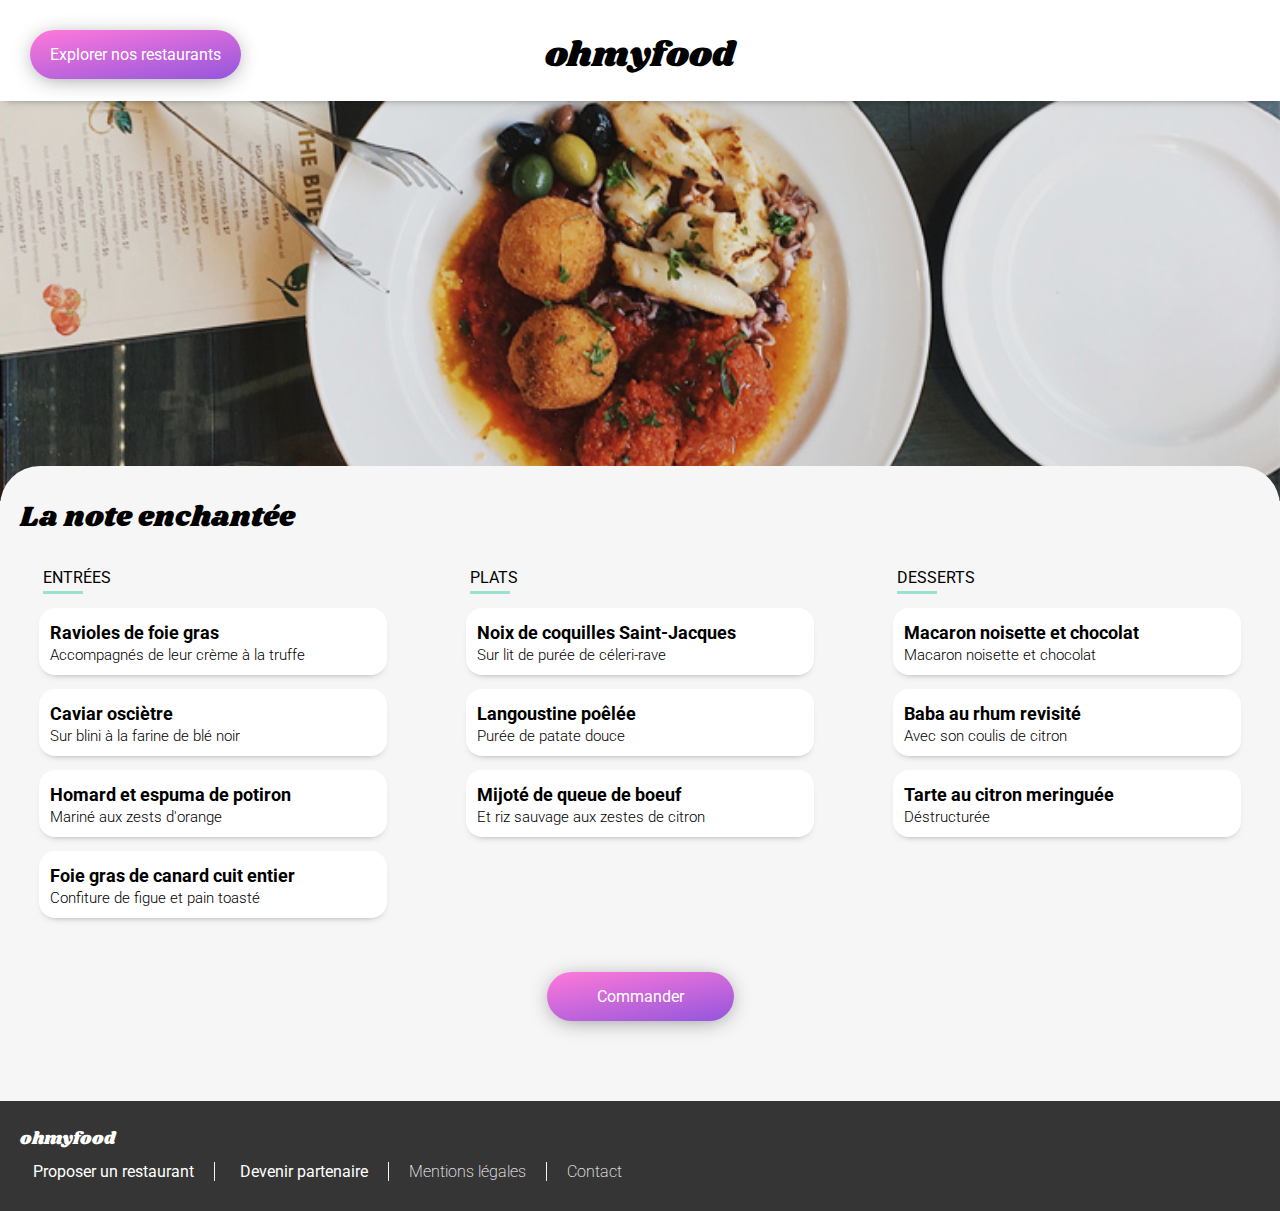
==== La note enchantée.html @ 8004ff7f "responsiveness" ====
<!DOCTYPE html>
<!-- setup html basis -->
<html lang="fr">

<head>
    <meta charset="utf-8" />

    <meta name="viewport" content="width=device-width, initial-scale=1">
    <!-- Place this data between the <head> tags of your website -->
    <meta name="description" content="" />

    <!-- setup social-medias content -->

    <!-- Twitter Card data -->
    <meta name="twitter:site" content="" />
    <meta name="twitter:title" content="" />
    <meta name="twitter:description" content="" />
    <meta name="twitter:image" content="" />
    <!-- Open Graph data -->
    <meta property="og:title" content="" />
    <meta property="og:type" content="" />
    <meta property="og:url" content="" />
    <meta property="og:image" content="" />
    <meta property="og:description" content="" />

    <!-- setup css stylesheet url -->

    <link rel="stylesheet" href="public/css/main.css" />

    <!-- setup fontawesome api -->

    <link rel="stylesheet" href="https://pro.fontawesome.com/releases/v5.10.0/css/all.css"
        integrity="sha384-AYmEC3Yw5cVb3ZcuHtOA93w35dYTsvhLPVnYs9eStHfGJvOvKxVfELGroGkvsg+p" crossorigin="anonymous" />

    <title>Ohmyfood</title>
</head>
<header><a href="index.html"><i class="fa fa-arrow-left fa-sm "></i>
    <button>
        Explorer nos restaurants
     </button>
</a>
    ohmyfood
</header>
<div class="large-screen-menu-main">

<div class="header-img">
<img src="public/img/stil-u2Lp8tXIcjw-unsplash.jpg" alt="La note enchantée" />
<button class="menu-button button-tablet">
    Commander
</button>
</div>
<section class="menu">
    <h1>La note enchantée</h1>
    <div class="heart-menu"><i class="far fa-heart heartfirst"><i class="far fa-heart heartsecond "></i></i></div>
    <article>

        <ul>
        <h2>entrées</h2>

            <li>
                <div>
                    <h3>Ravioles de foie gras </h3>
                    <p>
                        Accompagnés de leur crème à la truffe
                    </p>
                </div>
                <div class="price-check">
                    <p>
                        25€
                    </p>
                    <i class="fa fa-check-circle"></i>
                </div>
            </li>
            <li>
                <div>
                    <h3>
                        Caviar osciètre </h3>
                    <p>
                        Sur blini à la farine de blé noir
                    </p>
                </div>
                <div class="price-check">
                    <p>
                        35€
                    </p>
                    <i class="fa fa-check-circle"></i>
                </div>
            </li>
            <li>
                <div>
                    <h3>Homard et espuma de potiron</h3>
                    <p>
                        Mariné aux zests d'orange
                    </p>
                </div>
                <div class="price-check">
                    <p>
                        20€
                    </p>
                    <i class="fa fa-check-circle"></i>
                </div>
            </li>
            <li>
                <div>
                    <h3>Foie gras de canard cuit entier</h3>
                    <p>
                        Confiture de figue et pain toasté
                    </p>
                </div>
                <div class="price-check">
                    <p>
                        35€
                    </p>
                    <i class="fa fa-check-circle"></i>
                </div>
            </li>
        </ul>
        <ul>
            <h2>Plats</h2>

            <li>
                <div>
                    <h3>Noix de coquilles Saint-Jacques</h3>
                    <p>
                        Sur lit de purée de céleri-rave
                    </p>
                </div>
                <div class="price-check">
                    <p>
                        40€
                    </p>
                    <i class="fa fa-check-circle"></i>
                </div>
            </li>
            <li>
                <div>
                    <h3>Langoustine poêlée</h3>
                    <p>Purée de patate douce</p>
                </div>
                <div class="price-check">
                    <p>
                        35€
                    </p>
                    <i class="fa fa-check-circle"></i>
                </div>
            </li>
            <li>
                <div>
                    <h3>Mijoté de queue de boeuf </h3>
                    <p>
                        Et riz sauvage aux zestes de citron
                    </p>
                </div>
                <div class="price-check">
                    <p>
                        44€
                    </p>
                    <i class="fa fa-check-circle"></i>
                </div>
            </li>
        </ul>
        <ul>
            <h2>Desserts</h2>

            <li>
                <div>
                    <h3>
                        Macaron noisette et chocolat</h3>
                    <p>
                        Macaron noisette et chocolat
                </div>
                <div class="price-check">
                    <p>
                        18€
                    </p>
                    <i class="fa fa-check-circle"></i>
                </div>
            </li>
            <li>
                <div>
                    <h3>Baba au rhum revisité </h3>
                    <p>
                        Avec son coulis de citron
                    </p>
                </div>
                <div class="price-check">
                    <p>
                        22€
                    </p>
                    <i class="fa fa-check-circle"></i>
                </div>
            </li>
            <li>
                <div>
                    <h3>
                        Tarte au citron meringuée </h3>
                    <p>
                        Déstructurée
                    </p>
                </div>
                <div class="price-check">
                    <p>
                        23€
                    </p>
                    <i class="fa fa-check-circle"></i>
                </div>
            </li>
        </ul>
    </article>
    <button class="menu-button">
        Commander
    </button>
</section>
</div>
<footer>
    <h4>
        ohmyfood
    </h4>
    <ul>
        <li>
            <i class="fa fa-utensils"></i>Proposer un restaurant
        </li>
        <li>
            <i class="fa fa-hands-helping"></i>Devenir partenaire
        </li>
        <li>
            Mentions légales
        </li>
        <li>
            <a href="mailto:administer@mail.mail"> Contact</a>
        </li>
    </ul>
</footer>
---- public/css/main.css ----
/* font */
/* font-size and weight*/
/* shadows*/
/* Media queries */
/* Media queries */
/* font properties*/
/* gradient properties*/
/***********************Home Page***********************/
/* .operation*/
/*restaurant-style*/
/*****************************Menu-Pages******************/
/*Menu style*/
@import url("https://fonts.googleapis.com/css2?family=Roboto:wght@100;300;400;500;700;900&family=Shrikhand&display=swap");
* {
  margin: 0;
  padding: 0;
}

h1, h2, h3, h5, h6, p, span, a, li, button, ::placeholder {
  font-family: "Roboto", sans-serif;
  color: black;
}

h3 {
  font-size: 1.15rem;
}

h4 {
  font-size: 1.1rem;
}

p {
  font-size: 1.1rem;
  font-weight: 300;
}

.loader {
  display: block;
  width: 100%;
  height: 100%;
  position: fixed;
  background-color: white;
  top: 0;
  left: 0;
  bottom: 0;
  right: 0;
  z-index: 10;
  pointer-events: none;
  animation: loader 3s forwards;
}

.spinner {
  position: absolute;
  top: 50%;
  left: 50%;
  transform: translate(-50%, -50%);
}

.spinner span {
  font-size: 2rem;
  display: inline-block;
  position: relative;
  top: 0;
  animation: bounce 0.3s alternate;
  animation-iteration-count: 4;
  -webkit-animation-iteration-count: 4;
  font-family: 'Shrikhand';
  background: linear-gradient(to top, #9356dc 0%, #ff79da 100%);
  -webkit-background-clip: text;
  -webkit-text-fill-color: transparent;
  padding-left: 2px;
  padding-right: 5px;
  text-align: center;
  margin-right: -11px;
}

.spinner span:nth-child(1) {
  animation-delay: 0s;
}

.spinner span:nth-child(2) {
  animation-delay: 0.1s;
}

.spinner span:nth-child(3) {
  animation-delay: 0.2s;
}

.spinner span:nth-child(4) {
  animation-delay: 0.3s;
}

.spinner span:nth-child(5) {
  animation-delay: 0.4s;
}

.spinner span:nth-child(6) {
  animation-delay: 0.5s;
}

.spinner span:nth-child(7) {
  animation-delay: 0.6s;
}

.spinner span:nth-child(8) {
  animation-delay: 0.7s;
}

@keyframes bounce {
  from {
    top: 0;
  }
  to {
    top: -22px;
  }
}

@keyframes loader {
  from {
    opacity: 1;
  }
  80% {
    opacity: 1;
  }
  to {
    opacity: 0;
  }
}

article li:nth-child(2) {
  animation: splash 1100ms normal backwards ease-in-out;
  animation-delay: 500ms;
}

article li:nth-child(3) {
  animation: splash 1100ms normal backwards ease-in-out;
  animation-delay: 700ms;
}

article li:nth-child(4) {
  animation: splash 1100ms normal backwards ease-in-out;
  animation-delay: 900ms;
}

article li:nth-child(5) {
  animation: splash 1300ms normal backwards ease-in-out;
  animation-delay: 1100ms;
}

@keyframes splash {
  from {
    transform: translateY(15px);
    opacity: 0;
  }
  50% {
    opacity: 0;
  }
  50% {
    opacity: 1;
  }
  to {
    transform: translateY(0px);
  }
}

.heartsecond {
  font-size: 1.35rem;
  transform: scaleY(1.02);
  position: absolute;
  right: 0;
  top: 0;
  bottom: 0;
  left: 0;
  font-weight: 900 !important;
  background: #9356dc;
  background: -webkit-linear-gradient(350deg, #9356dc 0%, #ff79da 100%);
  filter: progid:DXImageTransform.Microsoft.gradient(startColorstr="#9356dc",endColorstr="#ff79da",GradientType=1);
  -webkit-background-clip: text;
  background-clip: text;
  -webkit-text-fill-color: transparent;
  z-index: -1;
  opacity: 0;
  transition: 600ms;
}

.heartfirst {
  font-size: 1.35rem;
  transform: scaleY(1.02);
  position: relative;
  z-index: 1;
  font-weight: 100 !important;
  transition: 400ms;
  cursor: pointer;
  color: #353535;
}

.heartfirst:hover {
  color: #f6f6f6;
}

.heartfirst:hover .heartsecond {
  opacity: 1;
  z-index: 2;
}

button {
  order: 2;
  align-self: center;
  width: fit-content;
  color: #ffff;
  border: none;
  font-size: 1rem;
  margin: 15px 0 38px 0;
  padding: 15px 20px;
  border-radius: 30px;
  cursor: pointer;
  box-shadow: 0px 3px 22px -5px #00000078;
  background: linear-gradient(350deg, #9356dc 0%, #ff79da 100%);
  position: relative;
  z-index: 1;
}

@media screen and (min-width: 961px) {
  button {
    display: none;
  }
}

button::after {
  content: '';
  position: absolute;
  z-index: -1;
  background: linear-gradient(350deg, #9356dc 0%, #ff79da 80%);
  top: 0;
  right: 0;
  bottom: 0;
  left: 0;
  opacity: 0;
  transition: 400ms;
  border-radius: 30px;
}

button:hover::after {
  opacity: 1;
  box-shadow: 0px 7px 15px 0px #0000003b;
}

.menu-button {
  width: 187px;
  display: block;
  margin-left: auto;
  margin-right: auto;
  margin-top: 40px;
  margin-bottom: 50px;
}

@media screen and (min-width: 760px) and (max-width: 960px) {
  .menu-button {
    display: none;
  }
}

.menu-button.button-tablet {
  display: none;
}

@media screen and (min-width: 760px) and (max-width: 960px) {
  .menu-button.button-tablet {
    display: block;
  }
}

html {
  scroll-behavior: smooth;
}

@media screen and (min-width: 961px) {
  .large-screen-main {
    display: flex;
    flex-flow: row;
    min-height: 80vh;
  }
}

@media screen and (min-width: 961px) {
  .largescreen-presentation {
    display: flex;
    flex-flow: column;
    justify-content: flex-start;
    width: 50%;
    position: relative;
  }
}

.presentation {
  display: flex;
  flex-flow: column;
  justify-content: center;
  background-color: #f6f6f6;
  padding: 0 20px 20px 20px;
  margin-bottom: 15px;
  text-align: center;
}

@media screen and (min-width: 961px) {
  .presentation {
    max-width: 500px;
    background-color: transparent;
    margin-bottom: 0;
  }
}

.presentation h2 {
  font-size: 1.45rem;
  font-weight: 900;
  margin: 37px 15px 12px 10px;
  padding: 0px 20px 0 10px;
  order: 0;
}

@media screen and (min-width: 961px) {
  .presentation h2 {
    width: 350px;
  }
}

.presentation h1 {
  font-size: 1.15rem;
  font-weight: 300;
  margin: 0 0 14px 0;
  line-height: 21px;
  order: 1;
}

@media screen and (min-width: 961px) {
  .presentation h1 {
    margin-bottom: 10px;
    margin-top: 10px;
    width: 400px;
  }
}

.operation {
  margin-bottom: 50px;
}

@media screen and (min-width: 961px) {
  .operation {
    width: 35%;
    margin-left: 50px;
    order: 3;
  }
}

.operation h2 {
  font-size: 1.45rem;
  font-weight: 700;
  margin: 46px 15px 10px 10px;
  padding: 0px 20px 0 10px;
}

@media screen and (min-width: 961px) {
  .operation h2 {
    margin-left: 75px;
  }
}

@media screen and (min-width: 760px) and (max-width: 960px) {
  .operation h2 {
    margin-bottom: 30px;
  }
}

.operation ul {
  margin-top: 15px;
}

.operation i {
  color: grey;
  padding: 0 20px 0 10px;
}

@media screen and (min-width: 760px) and (max-width: 960px) {
  .operation i {
    padding: 0 0 10px 0;
    display: block;
    font-size: 1.8rem !important;
  }
}

.operation i.fa-mobile-alt {
  font-size: 1.2rem;
}

.operation i.fa-list {
  font-size: 1.1rem;
  vertical-align: -0.1rem;
}

.operation ul {
  display: flex;
  flex-flow: row wrap;
  justify-content: space-evenly;
}

@media screen and (min-width: 961px) {
  .operation ul {
    justify-content: flex-start;
    flex-flow: column;
  }
}

.operation li {
  position: relative;
  background-color: #f6f6f6;
  margin: 10px 20px 18px 30px;
  padding: 27px 25px 25px 25px;
  border-radius: 20px;
  box-shadow: 0 4px 9px -7px rgba(0, 0, 0, 0.7);
  counter-increment: number;
  list-style-type: none;
  transition-duration: 400ms;
  width: 280px;
  transition-duration: 400ms;
}

@media screen and (min-width: 961px) {
  .operation li {
    width: 240px;
  }
}

@media screen and (min-width: 760px) and (max-width: 960px) {
  .operation li {
    width: 110px;
    padding: 25px 50px;
    margin: 10px 0;
    text-align: center;
  }
}

.operation li h3 {
  font-size: 1rem;
}

.operation li::before {
  content: counter(number) " ";
  position: absolute;
  left: -12px;
  bottom: 21px;
  background-color: #9356DC;
  border-radius: 20px;
  height: 24px;
  width: 24px;
  color: #ffff;
  font-size: 0.8rem;
  text-align: center;
  line-height: 1.6rem;
}

@media screen and (min-width: 760px) and (max-width: 960px) {
  .operation li::before {
    left: 50%;
    transform: translateX(-50%);
    top: -12px;
  }
}

.operation li:hover {
  cursor: pointer;
  background-color: #f2eafb;
  box-shadow: 0px 7px 15px 0px #0000003b;
}

.operation li:hover i {
  color: #9356DC;
}

.restaurants {
  background-color: #f6f6f6;
  padding-bottom: 55px;
  padding-top: 10px;
}

@media screen and (min-width: 961px) {
  .restaurants {
    border-radius: 0 0 0 20px;
    padding-bottom: 0px;
  }
}

.restaurants h2 {
  font-size: 1.45rem;
  font-weight: 700;
  margin: 46px 15px 10px 10px;
  padding: 0px 20px 0 10px;
}

@media screen and (min-width: 961px) {
  .restaurants h2 {
    margin-left: 75px;
  }
}

@media screen and (min-width: 760px) and (max-width: 960px) {
  .restaurants h2 {
    margin-bottom: 30px;
  }
}

@media screen and (min-width: 961px) {
  .restaurants h2 {
    margin-top: 30px;
  }
}

.restaurant-grid::-webkit-scrollbar {
  display: none;
}

/* Hide scrollbar for IE, Edge and Firefox */
.restaurant-grid {
  -ms-overflow-style: none;
  /* IE and Edge */
  scrollbar-width: none;
  /* Firefox */
}

.restaurant-grid {
  display: flex;
  flex-flow: row wrap;
  justify-content: space-evenly;
}

@media screen and (min-width: 961px) {
  .restaurant-grid {
    overflow-y: scroll;
    max-height: 560px;
    padding-bottom: 35px;
  }
}

.restaurant-grid article {
  margin: 10px 20px;
  border-radius: 15px;
  overflow: hidden;
  position: relative;
  box-shadow: 0 4px 9px -7px rgba(0, 0, 0, 0.7);
  transition-duration: 400ms;
  width: 337px;
}

.restaurant-grid article:hover {
  box-shadow: 0px 7px 15px 0px #0000003b;
}

.restaurant-grid article a {
  text-decoration: none;
  display: block;
}

.restaurant-grid__image {
  height: 170px;
}

.restaurant-grid__image img {
  width: 100%;
  transform: translateY(-30px);
}

.restaurant-grid__infos {
  background-color: #ffff;
  width: calc(100% - 30px);
  position: relative;
  padding: 15px 20px 15px 10px;
}

.restaurant-grid__infos p {
  padding-top: 2px;
}

.restaurant-grid__infos .heart {
  position: absolute;
  top: 20px;
  right: 30px;
}

.new::after {
  display: block;
  content: 'Nouveau';
  color: #278870;
  position: absolute;
  top: 14px;
  right: 12px;
  border-radius: 2px;
  background-color: #99E2D0;
  padding: 7px 12px;
  font-family: Roboto;
  font-weight: 500;
  font-size: 0.85em;
  box-shadow: 0 4px 9px -7px rgba(0, 0, 0, 0.7);
}

header a {
  text-decoration: none;
}

header i:before {
  position: absolute;
  left: 23px;
  top: 26px;
  font-size: 1.2rem;
}

@media screen and (min-width: 961px) {
  header i:before {
    display: none;
  }
}

header button {
  display: none;
}

@media screen and (min-width: 961px) {
  header button {
    display: block;
    position: absolute;
    margin: 0;
    left: 30px;
    top: 30px;
  }
}

.header-img {
  width: 100%;
  max-height: 400px;
  display: flex;
  align-items: center;
  overflow: hidden;
}

@media screen and (min-width: 760px) and (max-width: 960px) {
  .header-img {
    position: sticky;
    top: 20px;
    width: 50%;
    margin: 20px;
    max-height: 300px;
    border-radius: 20px;
    overflow: visible;
    display: block;
  }
}

.header-img img {
  width: 100%;
  filter: brightness(90%);
}

@media screen and (min-width: 760px) and (max-width: 960px) {
  .header-img img {
    border-radius: 20px;
  }
}

@media screen and (min-width: 760px) and (max-width: 960px) {
  .large-screen-menu-main {
    display: flex;
    flex-flow: row-reverse;
  }
}

.menu {
  padding: 30px 0;
  border-radius: 40px 40px 0 0;
  overflow: hidden;
  margin-top: -35px;
  position: relative;
  background-color: #f6f6f6;
  width: 100%;
}

@media screen and (min-width: 760px) and (max-width: 960px) {
  .menu {
    margin-top: 0;
    border-radius: 0;
  }
}

.menu h1 {
  font-family: "Shrikhand", sans-serif;
  font-weight: 500;
  font-size: 1.8rem;
  padding-left: 20px;
  position: relative;
}

.menu .heart-menu {
  position: absolute;
  top: 40px;
  right: 38px;
}

.menu h2 {
  font-weight: 400;
  font-size: 1rem;
  text-transform: uppercase;
  margin-top: 30px;
  padding-left: 20px;
}

.menu h2::after {
  display: block;
  padding-top: 4px;
  border-bottom: 3px solid #99E2D0;
  content: '';
  width: 40px;
}

@media screen and (min-width: 760px) and (max-width: 960px) {
  .menu h2 {
    position: sticky;
    background-color: #f6f6f6;
    padding-bottom: 15px;
    top: 0;
  }
}

@media screen and (min-width: 760px) and (max-width: 960px) {
  .menu {
    width: 50%;
  }
}

.menu li {
  list-style-type: none;
  background-color: #ffff;
  border-radius: 16px;
  margin: 14px 16px;
  box-shadow: 0 4px 9px -7px rgba(0, 0, 0, 0.7);
  display: flex;
  flex-flow: row;
  justify-content: space-between;
  overflow: hidden;
  cursor: pointer;
  transition-duration: 400ms;
  width: 348px;
}

.menu li div:first-child {
  overflow: hidden;
  white-space: nowrap;
}

.menu li h3 {
  text-overflow: ellipsis;
  overflow: hidden;
  padding: 14px 0 0 11px;
}

.menu li p {
  text-overflow: ellipsis;
  overflow: hidden;
  padding: 3px 0 11px 11px;
  font-size: 0.95rem;
}

.menu li .price-check {
  display: flex;
  flex-flow: row;
  padding: 0;
  margin-right: -61px;
  transition: 500ms;
}

.menu li .price-check p {
  align-self: flex-end;
  margin-right: 25px;
  margin-left: 5px;
  font-weight: 900;
  line-height: 1rem;
}

.menu li .price-check i {
  align-self: center;
  background-color: #99E2D0;
  padding: 11px 4px;
}

.menu li .price-check i:before {
  font-size: 1.05rem;
  color: #ffff;
  display: inline-block;
  margin: 15px;
  transition-duration: 0ms;
  transform: rotate(-1turn);
}

.menu li:hover .price-check {
  margin-right: 0px;
}

.menu li:hover i:before {
  transform: rotate(0turn);
  transition-duration: 500ms;
}

.menu article {
  display: flex;
  flex-flow: row wrap;
  justify-content: space-around;
}

footer {
  background-color: #353535;
  color: #ffff;
  padding: 25px 20px 30px 20px;
}

footer h4 {
  color: #ffff;
  font-family: Shrikhand;
  margin-bottom: 10px;
  font-weight: 100;
}

footer ul {
  list-style-type: none;
}

@media screen and (min-width: 961px) {
  footer ul {
    display: flex;
    flex-flow: row;
    justify-content: flex-start;
  }
}

@media screen and (min-width: 760px) and (max-width: 960px) {
  footer ul {
    display: flex;
    flex-flow: row;
    justify-content: flex-start;
  }
}

footer ul li {
  font-size: 1rem;
  padding-top: 8px;
  font-family: roboto;
  font-weight: 200;
  color: white;
}

@media screen and (min-width: 961px) {
  footer ul li {
    margin-right: 20px;
    border-right: 1px solid #f6f6f6;
    padding-right: 20px;
    padding-top: 0;
  }
}

@media screen and (min-width: 760px) and (max-width: 960px) {
  footer ul li {
    margin-right: 20px;
    border-right: 1px solid #f6f6f6;
    padding-right: 20px;
    padding-top: 0;
  }
}

footer ul li:last-child {
  border-right: none;
}

footer ul li:first-child, footer ul li:nth-child(2) {
  font-weight: 400;
}

footer ul i {
  padding-right: 5px;
}

footer ul i::before {
  font-size: 0.85rem;
}

footer ul li:first-child i {
  margin-right: 8px;
}

footer a {
  text-decoration: none;
  color: #ffff;
}

header {
  display: block;
  font-family: "Shrikhand", sans-serif;
  text-align: center;
  font-size: 1.8rem;
  background-color: #ffff;
  padding-top: 15px;
  padding-bottom: 6px;
}

@media screen and (min-width: 961px) {
  header {
    box-shadow: 0 4px 9px -7px rgba(0, 0, 0, 0.7);
    padding-top: 30px;
    padding-bottom: 20px;
    font-size: 2.2rem;
    position: relative;
    z-index: 1;
  }
}

@media screen and (min-width: 760px) and (max-width: 960px) {
  header {
    box-shadow: 0 4px 9px -7px rgba(0, 0, 0, 0.7);
    position: relative;
    z-index: 1;
  }
}

.search-form {
  padding: 15px 0;
  text-align: center;
  background-color: #eaeaea;
  box-shadow: inset 0 4px 9px -7px rgba(0, 0, 0, 0.7);
}

@media screen and (min-width: 961px) {
  .search-form {
    order: 2;
    width: 300px;
    border-radius: 15px;
    margin-left: 70px;
    background-color: #ffff;
    border: 1px solid #eaeaea;
    margin-bottom: 0px;
    box-shadow: 0 4px 9px -7px rgba(0, 0, 0, 0.7);
  }
}

@media screen and (min-width: 760px) and (max-width: 960px) {
  .search-form {
    box-shadow: unset;
  }
}

.search-form input {
  border: none;
  background-color: #eaeaea;
  padding: 0 10px;
  width: 150px;
}

@media screen and (min-width: 961px) {
  .search-form input {
    background-color: #ffff;
  }
}

.search-form input:focus {
  outline: none;
  font-size: 1rem;
  font-weight: 700;
  color: #353535;
}

.search-form input:focus::placeholder {
  opacity: 0;
  transition: opacity 0.35s ease-in-out;
}

.search-form input:hover::placeholder {
  opacity: 20%;
  transition-duration: 0.4s;
}

.search-form i {
  font-size: 1rem;
  color: #353535;
  vertical-align: 0.1rem;
}

input::placeholder {
  font-size: 1rem;
  font-weight: 700;
  color: #353535;
  transition: opacity 0.35s ease-in-out;
}
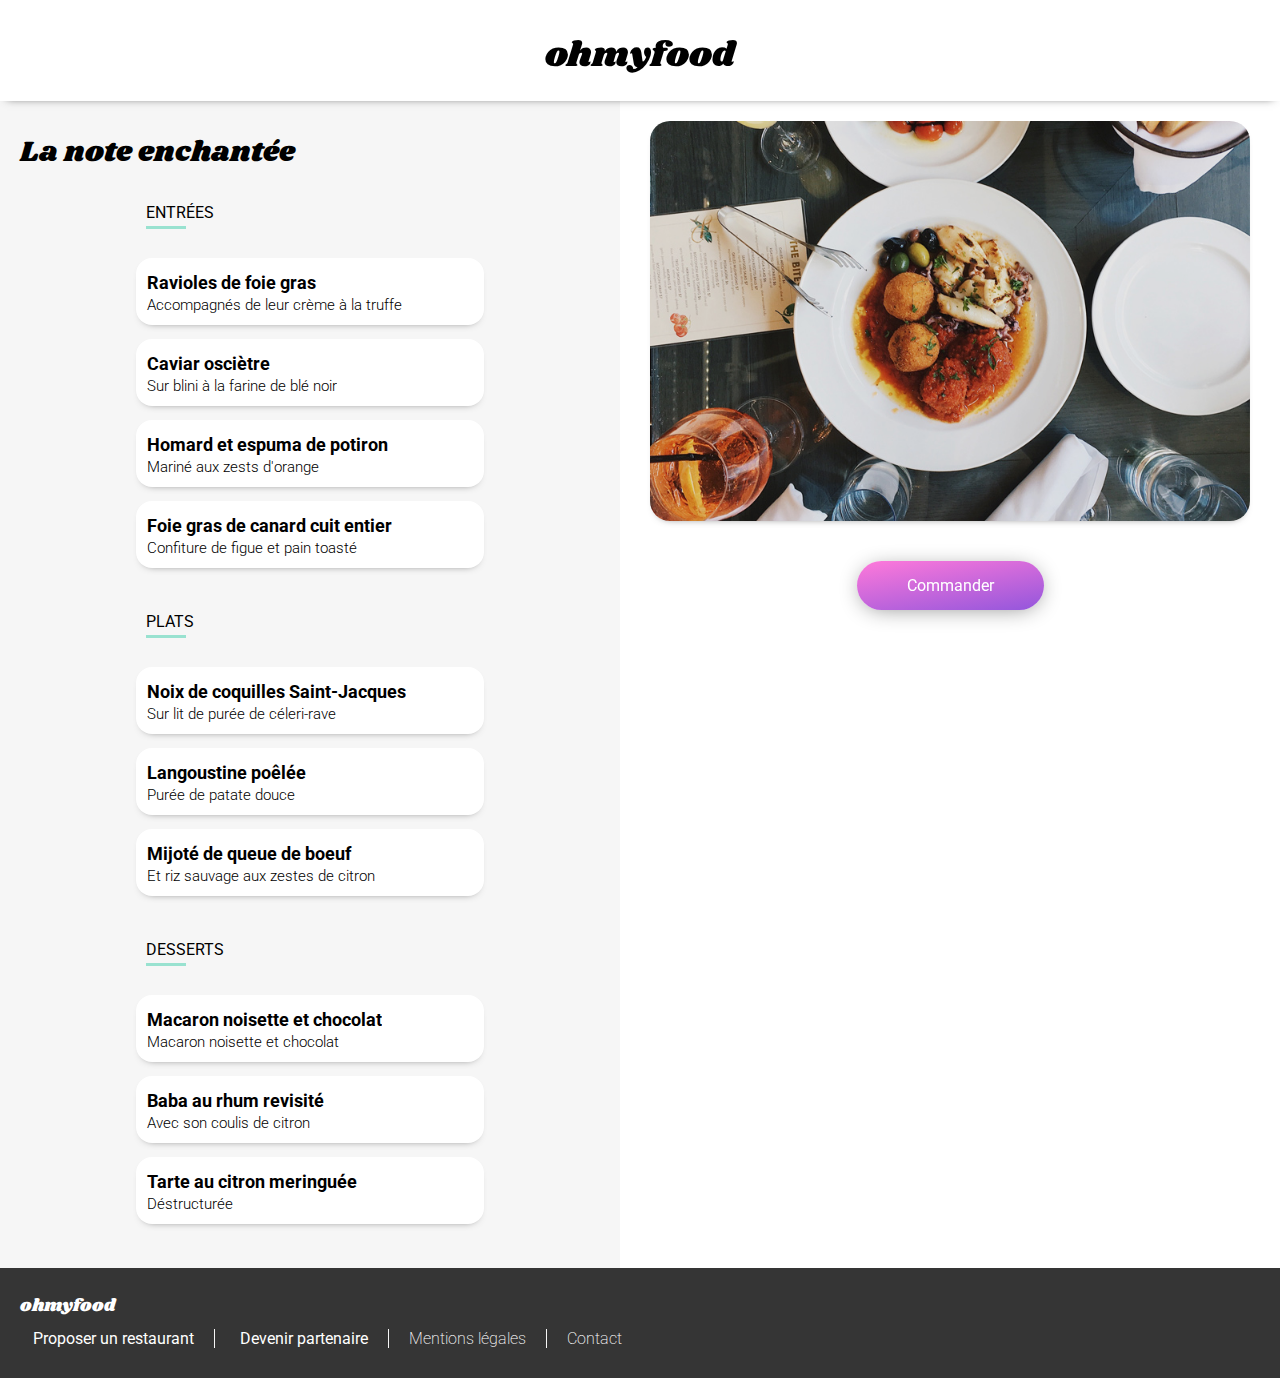
==== commit d86989d7: "W3c Correcting_2" ====
--- a/La note enchantée.html
+++ b/La note enchantée.html
@@ -34,183 +34,183 @@
 
     <title>Ohmyfood</title>
 </head>
-<header><a href="index.html"><i class="fa fa-arrow-left fa-sm "></i>
-    <button>
-        Explorer nos restaurants
-     </button>
-</a>
-    ohmyfood
+<header><a href="index.html"><i class="fa fa-arrow-left fa-sm "></i></a>
+    <form action="index.html">
+
+        ohmyfood
 </header>
 <div class="large-screen-menu-main">
 
-<div class="header-img">
-<img src="public/img/stil-u2Lp8tXIcjw-unsplash.jpg" alt="La note enchantée" />
-<button class="menu-button button-tablet">
-    Commander
-</button>
-</div>
-<section class="menu">
-    <h1>La note enchantée</h1>
-    <div class="heart-menu"><i class="far fa-heart heartfirst"><i class="far fa-heart heartsecond "></i></i></div>
-    <article>
-
-        <ul>
-        <h2>entrées</h2>
-
-            <li>
-                <div>
-                    <h3>Ravioles de foie gras </h3>
-                    <p>
-                        Accompagnés de leur crème à la truffe
-                    </p>
-                </div>
-                <div class="price-check">
-                    <p>
-                        25€
-                    </p>
-                    <i class="fa fa-check-circle"></i>
-                </div>
-            </li>
-            <li>
-                <div>
-                    <h3>
-                        Caviar osciètre </h3>
-                    <p>
-                        Sur blini à la farine de blé noir
-                    </p>
-                </div>
-                <div class="price-check">
-                    <p>
-                        35€
-                    </p>
-                    <i class="fa fa-check-circle"></i>
-                </div>
-            </li>
-            <li>
-                <div>
-                    <h3>Homard et espuma de potiron</h3>
-                    <p>
-                        Mariné aux zests d'orange
-                    </p>
-                </div>
-                <div class="price-check">
-                    <p>
-                        20€
-                    </p>
-                    <i class="fa fa-check-circle"></i>
-                </div>
-            </li>
-            <li>
-                <div>
-                    <h3>Foie gras de canard cuit entier</h3>
-                    <p>
-                        Confiture de figue et pain toasté
-                    </p>
-                </div>
-                <div class="price-check">
-                    <p>
-                        35€
-                    </p>
-                    <i class="fa fa-check-circle"></i>
-                </div>
-            </li>
-        </ul>
-        <ul>
+    <div class="header-img">
+        <img src="public/img/stil-u2Lp8tXIcjw-unsplash.jpg" alt="La note enchantée" />
+        <button class="menu-button button-tablet">
+            Commander
+        </button>
+    </div>
+    <section class="menu">
+        <h1>La note enchantée</h1>
+        <div class="heart-menu"><i class="far fa-heart heartfirst"><i class="far fa-heart heartsecond "></i></i></div>
+        <article>
+            <h2>entrées</h2>
+
+            <ul>
+
+                <li>
+                    <div>
+                        <h3>Ravioles de foie gras </h3>
+                        <p>
+                            Accompagnés de leur crème à la truffe
+                        </p>
+                    </div>
+                    <div class="price-check">
+                        <p>
+                            25€
+                        </p>
+                        <i class="fa fa-check-circle"></i>
+                    </div>
+                </li>
+                <li>
+                    <div>
+                        <h3>
+                            Caviar osciètre </h3>
+                        <p>
+                            Sur blini à la farine de blé noir
+                        </p>
+                    </div>
+                    <div class="price-check">
+                        <p>
+                            35€
+                        </p>
+                        <i class="fa fa-check-circle"></i>
+                    </div>
+                </li>
+                <li>
+                    <div>
+                        <h3>Homard et espuma de potiron</h3>
+                        <p>
+                            Mariné aux zests d'orange
+                        </p>
+                    </div>
+                    <div class="price-check">
+                        <p>
+                            20€
+                        </p>
+                        <i class="fa fa-check-circle"></i>
+                    </div>
+                </li>
+                <li>
+                    <div>
+                        <h3>Foie gras de canard cuit entier</h3>
+                        <p>
+                            Confiture de figue et pain toasté
+                        </p>
+                    </div>
+                    <div class="price-check">
+                        <p>
+                            35€
+                        </p>
+                        <i class="fa fa-check-circle"></i>
+                    </div>
+                </li>
+            </ul>
             <h2>Plats</h2>
 
-            <li>
-                <div>
-                    <h3>Noix de coquilles Saint-Jacques</h3>
-                    <p>
-                        Sur lit de purée de céleri-rave
-                    </p>
-                </div>
-                <div class="price-check">
-                    <p>
-                        40€
-                    </p>
-                    <i class="fa fa-check-circle"></i>
-                </div>
-            </li>
-            <li>
-                <div>
-                    <h3>Langoustine poêlée</h3>
-                    <p>Purée de patate douce</p>
-                </div>
-                <div class="price-check">
-                    <p>
-                        35€
-                    </p>
-                    <i class="fa fa-check-circle"></i>
-                </div>
-            </li>
-            <li>
-                <div>
-                    <h3>Mijoté de queue de boeuf </h3>
-                    <p>
-                        Et riz sauvage aux zestes de citron
-                    </p>
-                </div>
-                <div class="price-check">
-                    <p>
-                        44€
-                    </p>
-                    <i class="fa fa-check-circle"></i>
-                </div>
-            </li>
-        </ul>
-        <ul>
+            <ul>
+
+                <li>
+                    <div>
+                        <h3>Noix de coquilles Saint-Jacques</h3>
+                        <p>
+                            Sur lit de purée de céleri-rave
+                        </p>
+                    </div>
+                    <div class="price-check">
+                        <p>
+                            40€
+                        </p>
+                        <i class="fa fa-check-circle"></i>
+                    </div>
+                </li>
+                <li>
+                    <div>
+                        <h3>Langoustine poêlée</h3>
+                        <p>Purée de patate douce</p>
+                    </div>
+                    <div class="price-check">
+                        <p>
+                            35€
+                        </p>
+                        <i class="fa fa-check-circle"></i>
+                    </div>
+                </li>
+                <li>
+                    <div>
+                        <h3>Mijoté de queue de boeuf </h3>
+                        <p>
+                            Et riz sauvage aux zestes de citron
+                        </p>
+                    </div>
+                    <div class="price-check">
+                        <p>
+                            44€
+                        </p>
+                        <i class="fa fa-check-circle"></i>
+                    </div>
+                </li>
+            </ul>
             <h2>Desserts</h2>
 
-            <li>
-                <div>
-                    <h3>
-                        Macaron noisette et chocolat</h3>
-                    <p>
-                        Macaron noisette et chocolat
-                </div>
-                <div class="price-check">
-                    <p>
-                        18€
-                    </p>
-                    <i class="fa fa-check-circle"></i>
-                </div>
-            </li>
-            <li>
-                <div>
-                    <h3>Baba au rhum revisité </h3>
-                    <p>
-                        Avec son coulis de citron
-                    </p>
-                </div>
-                <div class="price-check">
-                    <p>
-                        22€
-                    </p>
-                    <i class="fa fa-check-circle"></i>
-                </div>
-            </li>
-            <li>
-                <div>
-                    <h3>
-                        Tarte au citron meringuée </h3>
-                    <p>
-                        Déstructurée
-                    </p>
-                </div>
-                <div class="price-check">
-                    <p>
-                        23€
-                    </p>
-                    <i class="fa fa-check-circle"></i>
-                </div>
-            </li>
-        </ul>
-    </article>
-    <button class="menu-button">
-        Commander
-    </button>
-</section>
+            <ul>
+
+                <li>
+                    <div>
+                        <h3>
+                            Macaron noisette et chocolat</h3>
+                        <p>
+                            Macaron noisette et chocolat
+                    </div>
+                    <div class="price-check">
+                        <p>
+                            18€
+                        </p>
+                        <i class="fa fa-check-circle"></i>
+                    </div>
+                </li>
+                <li>
+                    <div>
+                        <h3>Baba au rhum revisité </h3>
+                        <p>
+                            Avec son coulis de citron
+                        </p>
+                    </div>
+                    <div class="price-check">
+                        <p>
+                            22€
+                        </p>
+                        <i class="fa fa-check-circle"></i>
+                    </div>
+                </li>
+                <li>
+                    <div>
+                        <h3>
+                            Tarte au citron meringuée </h3>
+                        <p>
+                            Déstructurée
+                        </p>
+                    </div>
+                    <div class="price-check">
+                        <p>
+                            23€
+                        </p>
+                        <i class="fa fa-check-circle"></i>
+                    </div>
+                </li>
+            </ul>
+        </article>
+        <button class="menu-button">
+            Commander
+        </button>
+    </section>
 </div>
 <footer>
     <h4>
--- a/public/css/main.css
+++ b/public/css/main.css
@@ -260,11 +260,23 @@
   }
 }
 
+@media screen and (min-width: 961px) {
+  .menu-button {
+    display: none;
+  }
+}
+
 .menu-button.button-tablet {
   display: none;
 }
 
 @media screen and (min-width: 760px) and (max-width: 960px) {
+  .menu-button.button-tablet {
+    display: block;
+  }
+}
+
+@media screen and (min-width: 961px) {
   .menu-button.button-tablet {
     display: block;
   }
@@ -307,6 +319,8 @@
     max-width: 500px;
     background-color: transparent;
     margin-bottom: 0;
+    margin: 20px;
+    max-width: 405px;
   }
 }
 
@@ -321,6 +335,7 @@
 @media screen and (min-width: 961px) {
   .presentation h2 {
     width: 350px;
+    margin-top: 20px;
   }
 }
 
@@ -347,7 +362,7 @@
 @media screen and (min-width: 961px) {
   .operation {
     width: 35%;
-    margin-left: 50px;
+    margin-left: 70px;
     order: 3;
   }
 }
@@ -614,7 +629,9 @@
 
 @media screen and (min-width: 961px) {
   header i:before {
-    display: none;
+    font-size: 1.4rem;
+    left: 33px;
+    top: 45px;
   }
 }
 
@@ -627,8 +644,10 @@
     display: block;
     position: absolute;
     margin: 0;
-    left: 30px;
-    top: 30px;
+    left: 70px;
+    top: 40PX;
+    font-size: 0.8rem;
+    padding: 12px 12px;
   }
 }
 
@@ -644,12 +663,22 @@
   .header-img {
     position: sticky;
     top: 20px;
+    width: 48%;
+    margin: 20px;
+    max-height: 375px;
+    overflow: visible;
+    flex-direction: column;
+  }
+}
+
+@media screen and (min-width: 961px) {
+  .header-img {
+    position: sticky;
+    top: 20px;
     width: 50%;
     margin: 20px;
-    max-height: 300px;
-    border-radius: 20px;
     overflow: visible;
-    display: block;
+    flex-direction: column;
   }
 }
 
@@ -661,10 +690,26 @@
 @media screen and (min-width: 760px) and (max-width: 960px) {
   .header-img img {
     border-radius: 20px;
-  }
-}
-
-@media screen and (min-width: 760px) and (max-width: 960px) {
+    box-shadow: 0 4px 9px -7px rgba(0, 0, 0, 0.7);
+  }
+}
+
+@media screen and (min-width: 961px) {
+  .header-img img {
+    border-radius: 20px;
+    box-shadow: 0 4px 9px -7px rgba(0, 0, 0, 0.7);
+    max-width: 600px;
+  }
+}
+
+@media screen and (min-width: 760px) and (max-width: 960px) {
+  .large-screen-menu-main {
+    display: flex;
+    flex-flow: row-reverse;
+  }
+}
+
+@media screen and (min-width: 961px) {
   .large-screen-menu-main {
     display: flex;
     flex-flow: row-reverse;
@@ -688,6 +733,13 @@
   }
 }
 
+@media screen and (min-width: 961px) {
+  .menu {
+    margin-top: 0;
+    border-radius: 0;
+  }
+}
+
 .menu h1 {
   font-family: "Shrikhand", sans-serif;
   font-weight: 500;
@@ -708,6 +760,7 @@
   text-transform: uppercase;
   margin-top: 30px;
   padding-left: 20px;
+  width: 348px;
 }
 
 .menu h2::after {
@@ -720,14 +773,25 @@
 
 @media screen and (min-width: 760px) and (max-width: 960px) {
   .menu h2 {
-    position: sticky;
     background-color: #f6f6f6;
     padding-bottom: 15px;
-    top: 0;
-  }
-}
-
-@media screen and (min-width: 760px) and (max-width: 960px) {
+  }
+}
+
+@media screen and (min-width: 961px) {
+  .menu h2 {
+    background-color: #f6f6f6;
+    padding-bottom: 15px;
+  }
+}
+
+@media screen and (min-width: 760px) and (max-width: 960px) {
+  .menu {
+    width: 52%;
+  }
+}
+
+@media screen and (min-width: 961px) {
   .menu {
     width: 50%;
   }
@@ -808,8 +872,8 @@
 
 .menu article {
   display: flex;
-  flex-flow: row wrap;
-  justify-content: space-around;
+  flex-flow: column;
+  align-items: center;
 }
 
 footer {
@@ -937,7 +1001,7 @@
     order: 2;
     width: 300px;
     border-radius: 15px;
-    margin-left: 70px;
+    margin-left: 95px;
     background-color: #ffff;
     border: 1px solid #eaeaea;
     margin-bottom: 0px;
@@ -987,6 +1051,13 @@
   vertical-align: 0.1rem;
 }
 
+@media screen and (min-width: 961px) {
+  .search-form i {
+    color: #9356DC;
+    font-size: 1.2rem;
+  }
+}
+
 input::placeholder {
   font-size: 1rem;
   font-weight: 700;
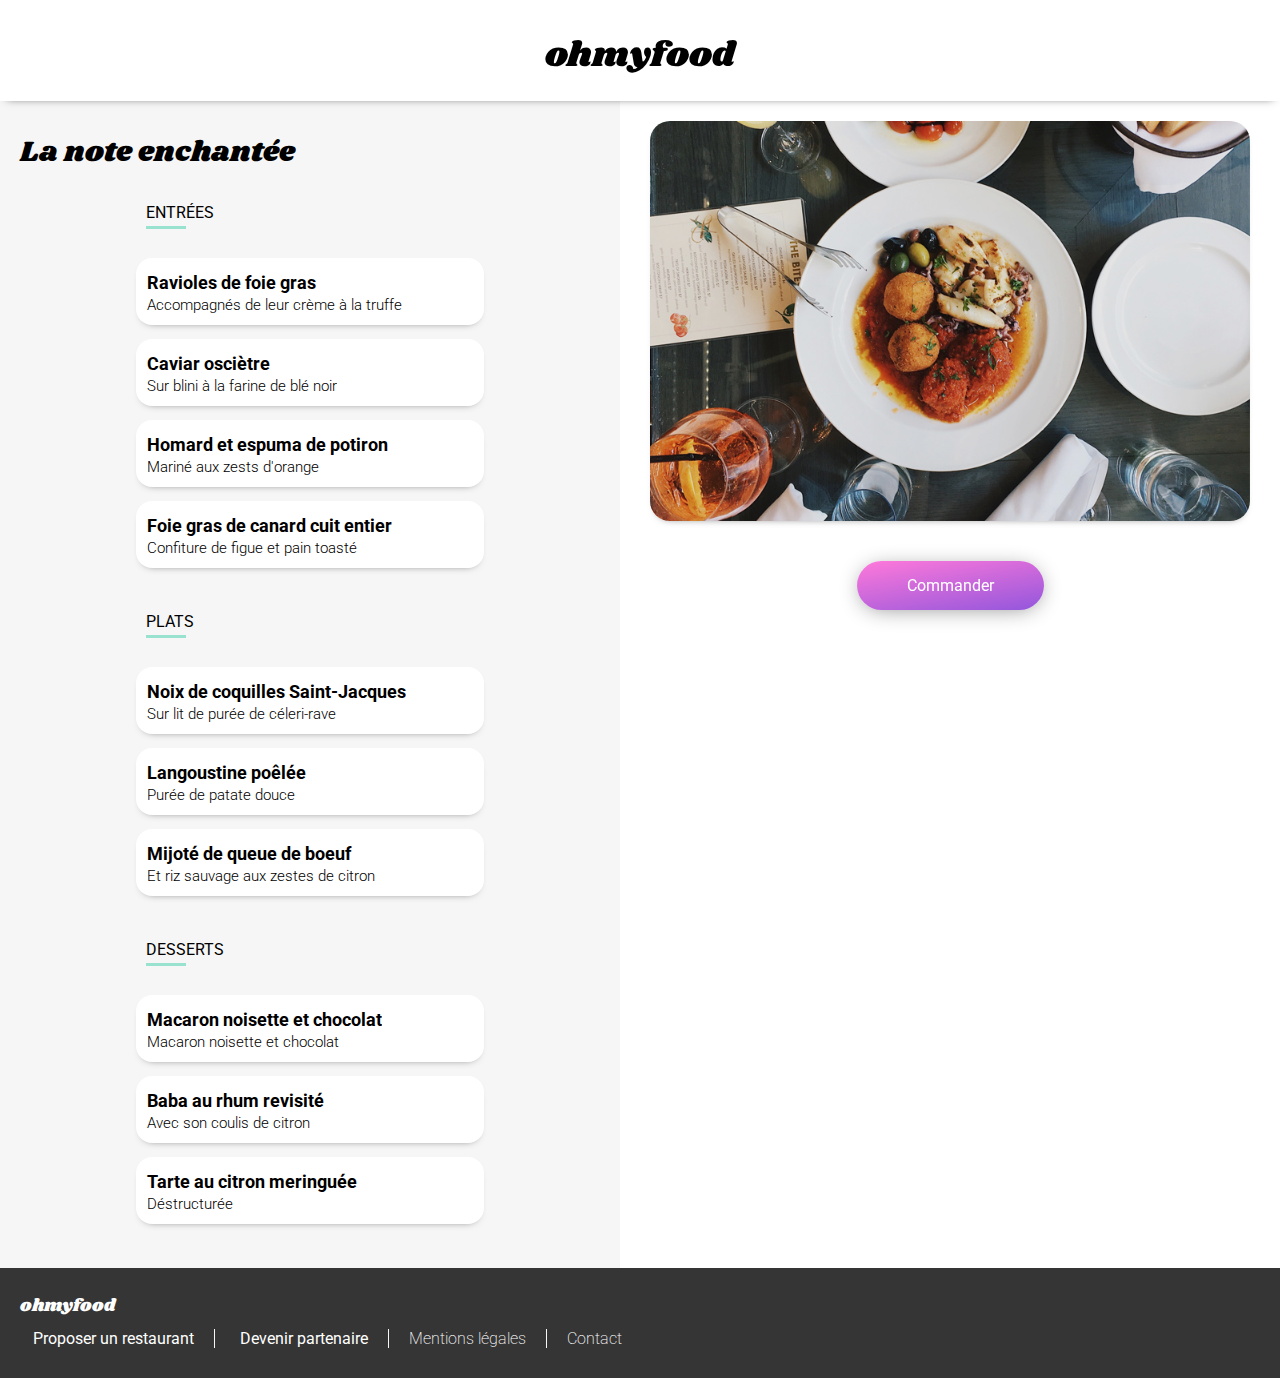
==== commit 97f28a43: "add smooth loading to home page and menu." ====
--- a/La note enchantée.html
+++ b/La note enchantée.html
@@ -6,22 +6,11 @@
     <meta charset="utf-8" />
 
     <meta name="viewport" content="width=device-width, initial-scale=1">
-    <!-- Place this data between the <head> tags of your website -->
-    <meta name="description" content="" />
-
-    <!-- setup social-medias content -->
-
-    <!-- Twitter Card data -->
-    <meta name="twitter:site" content="" />
-    <meta name="twitter:title" content="" />
-    <meta name="twitter:description" content="" />
-    <meta name="twitter:image" content="" />
-    <!-- Open Graph data -->
-    <meta property="og:title" content="" />
-    <meta property="og:type" content="" />
-    <meta property="og:url" content="" />
-    <meta property="og:image" content="" />
-    <meta property="og:description" content="" />
+   
+
+      <!-- setup Favicon -->
+
+      <link rel="shortcut icon" href="./public/img/favicon.png" />
 
     <!-- setup css stylesheet url -->
 
@@ -34,8 +23,7 @@
 
     <title>Ohmyfood</title>
 </head>
-<header><a href="index.html"><i class="fa fa-arrow-left fa-sm "></i></a>
-    <form action="index.html">
+<header class="menu-page-header"><a href="index.html"><i class="fa fa-arrow-left fa-sm "></i></a>
 
         ohmyfood
 </header>
--- a/public/css/main.css
+++ b/public/css/main.css
@@ -64,7 +64,7 @@
   animation: bounce 0.3s alternate;
   animation-iteration-count: 4;
   -webkit-animation-iteration-count: 4;
-  font-family: 'Shrikhand';
+  font-family: "Shrikhand";
   background: linear-gradient(to top, #9356dc 0%, #ff79da 100%);
   -webkit-background-clip: text;
   -webkit-text-fill-color: transparent;
@@ -74,36 +74,36 @@
   margin-right: -11px;
 }
 
-.spinner span:nth-child(1) {
-  animation-delay: 0s;
-}
-
-.spinner span:nth-child(2) {
+span:nth-child(1n) {
   animation-delay: 0.1s;
 }
 
-.spinner span:nth-child(3) {
+span:nth-child(2n) {
   animation-delay: 0.2s;
 }
 
-.spinner span:nth-child(4) {
+span:nth-child(3n) {
   animation-delay: 0.3s;
 }
 
-.spinner span:nth-child(5) {
+span:nth-child(4n) {
   animation-delay: 0.4s;
 }
 
-.spinner span:nth-child(6) {
+span:nth-child(5n) {
   animation-delay: 0.5s;
 }
 
-.spinner span:nth-child(7) {
+span:nth-child(6n) {
   animation-delay: 0.6s;
 }
 
-.spinner span:nth-child(8) {
+span:nth-child(7n) {
   animation-delay: 0.7s;
+}
+
+span:nth-child(8n) {
+  animation-delay: 0.8s;
 }
 
 @keyframes bounce {
@@ -127,24 +127,53 @@
   }
 }
 
-article li:nth-child(2) {
+.home-page-header {
+  animation: smooth-appearing 2000ms backwards;
+  animation-delay: 2200ms;
+}
+
+.menu-page-header {
+  animation: smooth-appearing 1400ms backwards;
+  animation-delay: 250ms;
+}
+
+.large-screen-main {
+  animation: smooth-appearing 1800ms backwards;
+  animation-delay: 2500ms;
+}
+
+.large-screen-menu-main {
+  animation: smooth-appearing 1400ms backwards;
+  animation-delay: 250ms;
+}
+
+@keyframes smooth-appearing {
+  from {
+    opacity: 0;
+  }
+  to {
+    opacity: 1;
+  }
+}
+
+article li {
   animation: splash 1100ms normal backwards ease-in-out;
-  animation-delay: 500ms;
-}
-
-article li:nth-child(3) {
-  animation: splash 1100ms normal backwards ease-in-out;
-  animation-delay: 700ms;
-}
-
-article li:nth-child(4) {
-  animation: splash 1100ms normal backwards ease-in-out;
-  animation-delay: 900ms;
-}
-
-article li:nth-child(5) {
-  animation: splash 1300ms normal backwards ease-in-out;
-  animation-delay: 1100ms;
+}
+
+article li:nth-child(1n) {
+  animation-delay: 0.2s;
+}
+
+article li:nth-child(2n) {
+  animation-delay: 0.4s;
+}
+
+article li:nth-child(3n) {
+  animation-delay: 0.6s;
+}
+
+article li:nth-child(4n) {
+  animation-delay: 0.8s;
 }
 
 @keyframes splash {
@@ -463,7 +492,7 @@
   position: absolute;
   left: -12px;
   bottom: 21px;
-  background-color: #9356DC;
+  background-color: #9356dc;
   border-radius: 20px;
   height: 24px;
   width: 24px;
@@ -602,7 +631,7 @@
 
 .new::after {
   display: block;
-  content: 'Nouveau';
+  content: "Nouveau";
   color: #278870;
   position: absolute;
   top: 14px;
@@ -673,6 +702,7 @@
 
 @media screen and (min-width: 961px) {
   .header-img {
+    padding-bottom: 80px;
     position: sticky;
     top: 20px;
     width: 50%;
@@ -767,7 +797,7 @@
   display: block;
   padding-top: 4px;
   border-bottom: 3px solid #99E2D0;
-  content: '';
+  content: "";
   width: 40px;
 }
 
@@ -812,6 +842,10 @@
   width: 348px;
 }
 
+.menu li:hover .price-check {
+  margin-right: 0px;
+}
+
 .menu li div:first-child {
   overflow: hidden;
   white-space: nowrap;
@@ -861,10 +895,6 @@
   transform: rotate(-1turn);
 }
 
-.menu li:hover .price-check {
-  margin-right: 0px;
-}
-
 .menu li:hover i:before {
   transform: rotate(0turn);
   transition-duration: 500ms;
@@ -915,6 +945,7 @@
   font-family: roboto;
   font-weight: 200;
   color: white;
+  cursor: pointer;
 }
 
 @media screen and (min-width: 961px) {
